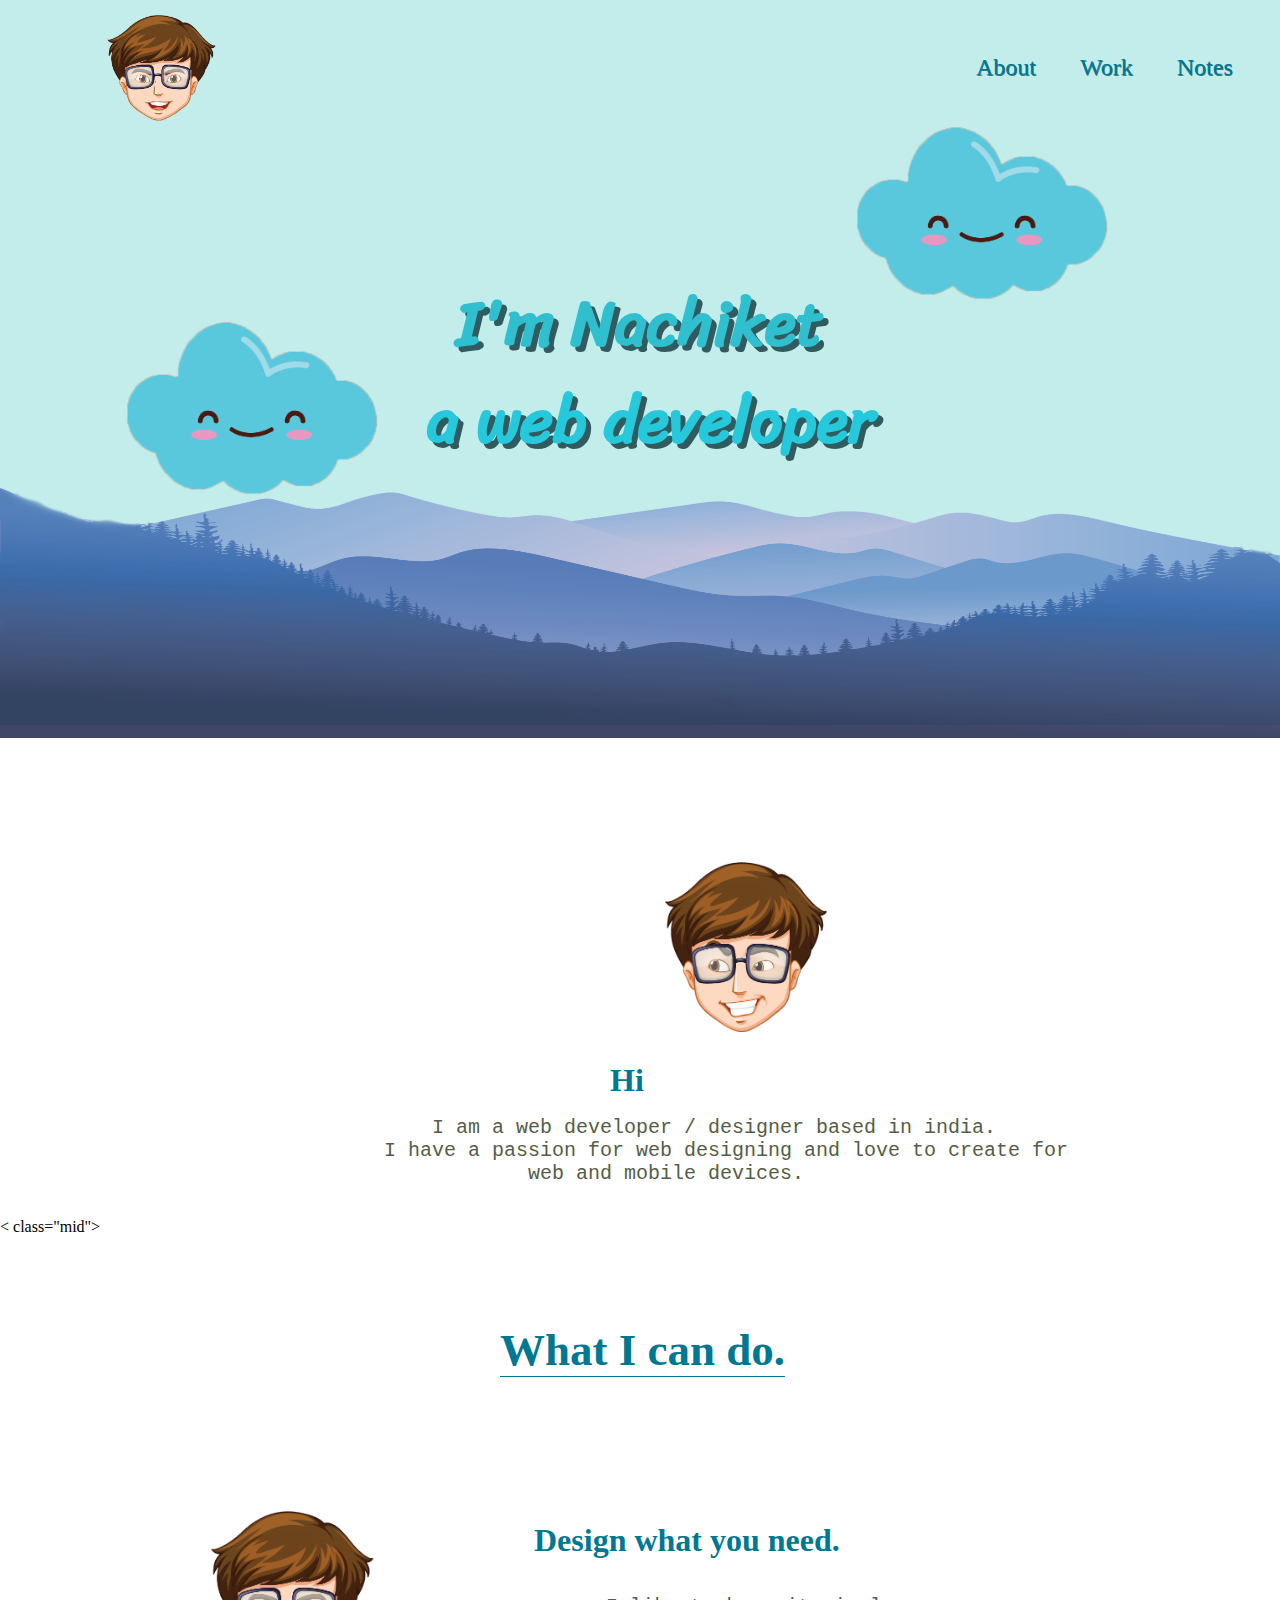
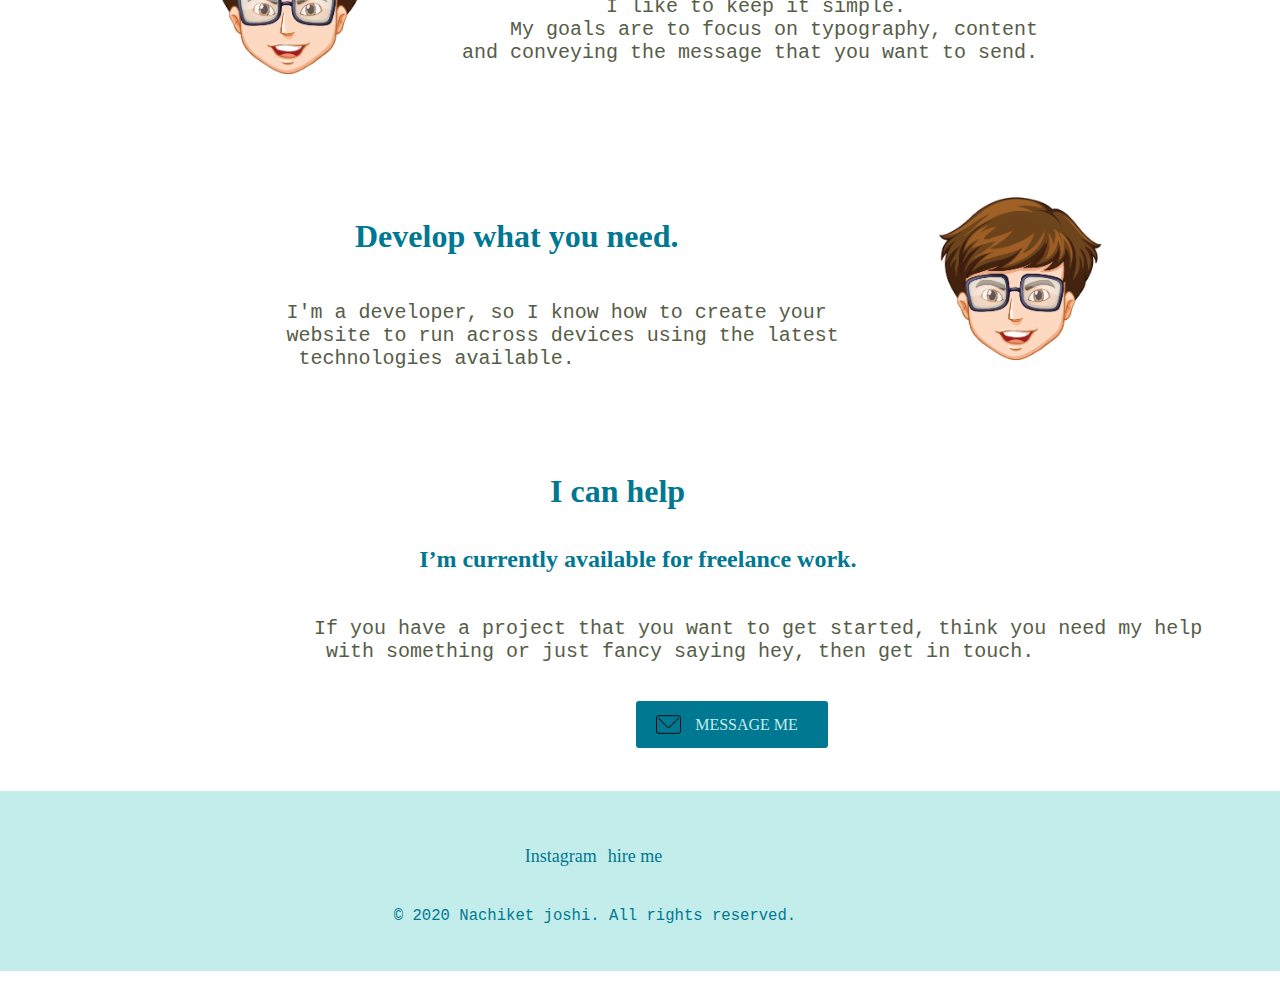
==== index.html @ 0648745b "first version" ====
<!DOCTYPE html>
<html lang="en">

<head>
    <meta charset="UTF-8">
    <meta name="viewport" content="width=device-width, initial-scale=1.0">
    <link rel="icon" href="assets/3.png" type="image/x-icon">
    <link rel="stylesheet" href="css/style.css">
    <link href="https://fonts.googleapis.com/css2?family=Sriracha&display=swap" rel="stylesheet">

    <title>Nachiket Joshi -a web designer and developer</title>
</head>

<body>

    <div class="navigation-bar">
        <img class="profile" width="50px" src="assets/2.png" alt="profile">
        <a class="nav-click" href="index.html">About</a>
        <a class="nav-click" href="work.html">Work</a>
        <a class="nav-click" href="notes.html">Notes</a>
    </div>

    <div class="top">

        <img class="cloud1" src="assets/cloud.png" alt="cloud">

        <div class="neonname">
            <h1> I'm Nachiket</h1>
        </div>

        <img class="cloud2" src="assets/cloud.png" alt="cloud">

        <br>

        <div class="introduction">
            <h1>a web developer</h1>
        </div>
        <br>

        <img class="sun" src="assets/mountain.png" alt="sun">

    </div>



    < class="mid">

        <img class="profiletop" src="assets/3.png" alt="profile">
        <br>
        <h2 class="title">Hi</h2>
        <br>
        <pre class="description">
           I am a web developer / designer based in india.
       I have a passion for web designing and love to create for
                   web and mobile devices.
        </pre>
        <br>

        <br><br>
        <h1 class="quality">What I can do.</h1>
        <br><br><br><br>


        <img class="profiletop1" src="assets/2.png" alt="profile">
        <h2 class="title1">Design what you need.</h2>
        <br>
        <pre class="description1">
                            I like to keep it simple.
                    My goals are to focus on typography, content
                and conveying the message that you want to send.
                </pre>
        <br>
        <h2 class="title2">Develop what you need.</h2>
        <pre class="description2">
            I'm a developer, so I know how to create your
            website to run across devices using the latest
             technologies available.
        </pre>
        <img class="profiletop2" src="assets/2.png" alt="profile">


        <br>

        <h1 class="quality2">I can help</h1>
        <h2 class="title3">I’m currently available for freelance work.</h2>
        <pre class="description3">
            If you have a project that you want to get started, think you need my help
             with something or just fancy saying hey, then get in touch.
        </pre>

        <a class="message" href="mailto:nachiketjoshi61@gmail.com">
            <img class="msg" src="assets/msg.png" alt=""> Message me </a>

        </div>

        <div class="foot">
            <center>
                <a class="social" href="https://www.instagram.com/nachiket_j99_/">Instagram</a>
                <a class="social" href="mailto:nachiketjoshi61@gmail.com">hire me</a>
                <pre class="socialmedia1">© 2020 Nachiket joshi</a>. All rights reserved.</pre>
            </center>
        </div>
</body>

</html>
---- css/style.css ----
body {
    margin: 0px;
}

.navigation-bar {
    height: 150px;
    width: 100%;
    display: block;
    background-color: #c3edea;
}

.profile {
    width: 120px;
    height: 110px;
    padding-top: 15px;
    position: relative;
    left: 100px;
}

.nav-click {
    display: inline;
    color: #007892;
    text-decoration: none;
    font-size: x-large;
    position: relative;
    left: 65%;
    bottom: 50px;
    padding-right: 20px;
    padding-left: 20px;
    text-shadow: 0.7px 0.7px #347786;
}

.nav-click:hover {
    background-color: #35d0ba;
    cursor: pointer;
    border-radius: 10px;
}

.top {
    display: inline-block;
    position: relative;
    background-color: #c3edea;
    width: 100%;
    height: 575px;
}

.cloud1 {
    position: relative;
    width: 300px;
    height: 220px;
    left: 100px;
    top: 150px;
}

.sun {
    width: 100vw;
    height: 250px;
    opacity: 90%;
    position: relative;
    bottom: 320px;
    opacity: 0.8;
}

.cloud2 {
    position: absolute;
    width: 300px;
    height: 220px;
    bottom: 400px;
    right: 150px;
}

.neonname {
    width: 400px;
    position: relative;
    margin: auto;
    bottom: 150px;
    font-family: 'Sriracha', cursive;
    color: rgb(47, 191, 207);
    font-size: xx-large;
    text-shadow: 5px 5px rgb(50, 91, 95);
}

.neonname h1 {
    text-align: center;
}

.introduction {
    width: 500px;
    position: relative;
    margin: auto;
    bottom: 270px;
    font-family: 'Sriracha', cursive;
    color: rgb(38, 201, 219);
    font-size: xx-large;
    font-stretch: extra-condensed;
    left: 10px;
    text-shadow: 5px 5px rgb(50, 91, 95);
}

.introduction h1 {
    text-align: center;
}

hr {
    border-style: none;
    border-top-style: double;
    color: rgb(211, 42, 42);
    border-width: 2px;
    width: 60vw;
    border-color: rgb(214, 69, 69);
    position: relative;
}

.mid {
    position: relative;
    width: 100%;
}

.profiletop {
    width: 180px;
    height: 170px;
    position: relative;
    left: 550px;
    bottom: 200px;
}

.title {
    display: inline-block;
    color: #007892;
    font-size: xx-large;
    position: relative;
    left: 610px;
    bottom: 200px;
}

.description {
    display: inline-block;
    color: #565d47;
    font-size: x-large;
    position: relative;
    left: 300px;
    bottom: 230px;
}

.quality {
    display: inline-block;
    color: #007892;
    font-size: 45px;
    position: relative;
    left: 500px;
    bottom: 200px;
    border-bottom: 1px solid #007892;
}

.profiletop1 {
    width: 180px;
    height: 170px;
    position: relative;
    left: 200px;
    bottom: 150px;
}

.title1 {
    display: inline-block;
    color: #007892;
    font-size: xx-large;
    position: relative;
    left: 350px;
    bottom: 280px;
}

.description1 {
    display: inline-block;
    color: #565d47;
    font-size: x-large;
    position: relative;
    left: 270px;
    bottom: 290px;
}

.title2 {
    display: inline-block;
    color: #007892;
    font-size: xx-large;
    position: relative;
    left: 355px;
    bottom: 320px;
}

.description2 {
    display: inline-block;
    color: #565d47;
    font-size: x-large;
    position: relative;
    right: 185px;
    bottom: 180px;
}

.profiletop2 {
    width: 180px;
    height: 170px;
    position: relative;
    right: 100px;
    bottom: 200px;
}

.quality2 {
    display: inline-block;
    color: #007892;
    font-size: xx-large;
    position: relative;
    left: 550px;
    bottom: 150px;
}

.title3 {
    display: inline-block;
    color: #007892;
    position: relative;
    left: 280px;
    bottom: 85px;
}

.description3 {
    display: inline-block;
    color: #565d47;
    font-size: x-large;
    position: relative;
    left: 170px;
    bottom: 85px;
}

.message {
    color: #c3edea;
    background: #007892;
    position: relative;
    right: 400px;
    bottom: 35px;
    font-family: 'Cormorant Garamond', serif;
    font-size: 16px;
    text-align: center;
    padding: 15px 30px 15px 30px;
    text-decoration: none;
    margin: 24px 0 0;
    border-radius: 3px;
    border: 0;
    text-transform: uppercase;
}

.message:hover {
    background: brown;
}

.far {
    padding-right: 9px;
}

.foot {
    display: block;
    background-color: #c3edea;
    position: relative;
    height: 180px;
}

.social {
    color: #007892;
    text-decoration: none;
    position: relative;
    top: 55px;
    margin: auto;
    right: 50px;
    padding-left: 7px;
    font-size: large;
}

.socialmedia1 {
    position: relative;
    right: 45px;
    top: 60px;
    color: #007892;
    text-decoration: none;
    padding: 20px;
    padding-bottom: 30px;
    font-size: larger;
}

.msg {
    position: relative;
    width: 25px;
    top: 7px;
    right: 10px;
}
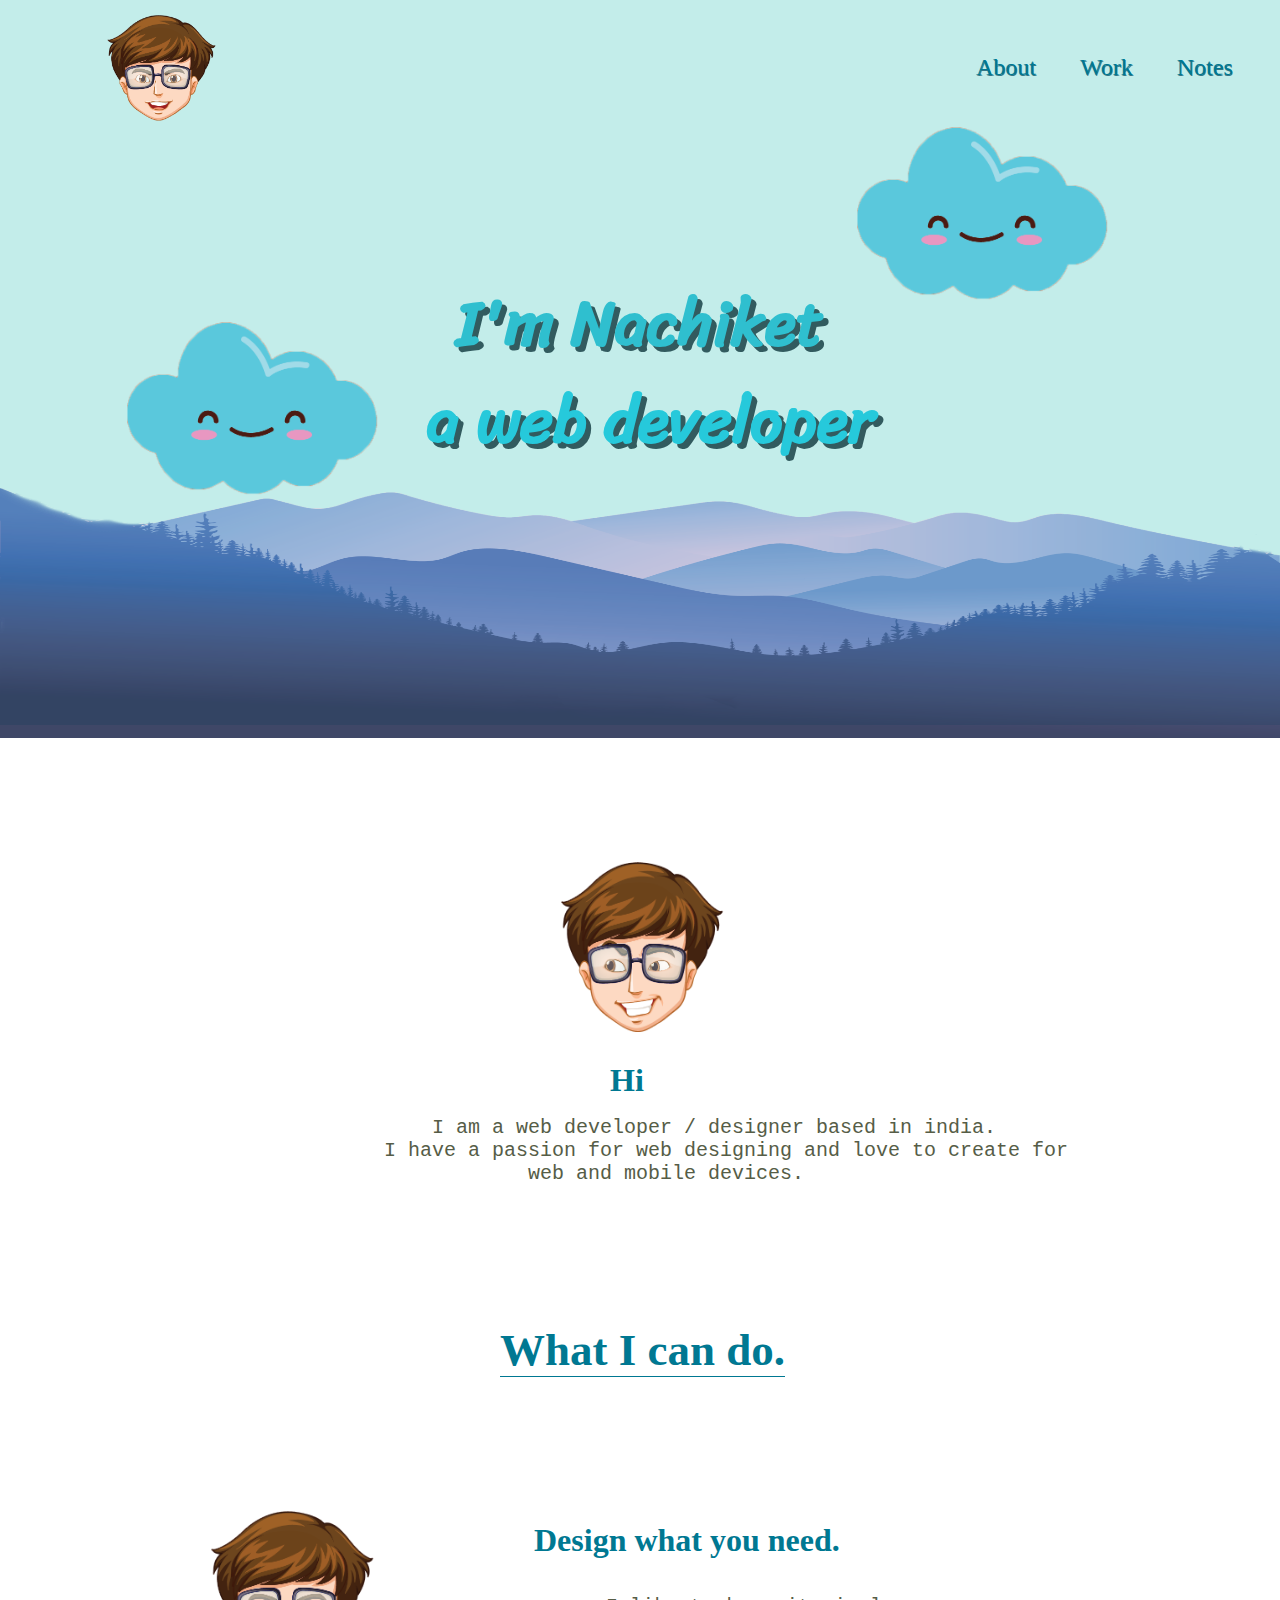
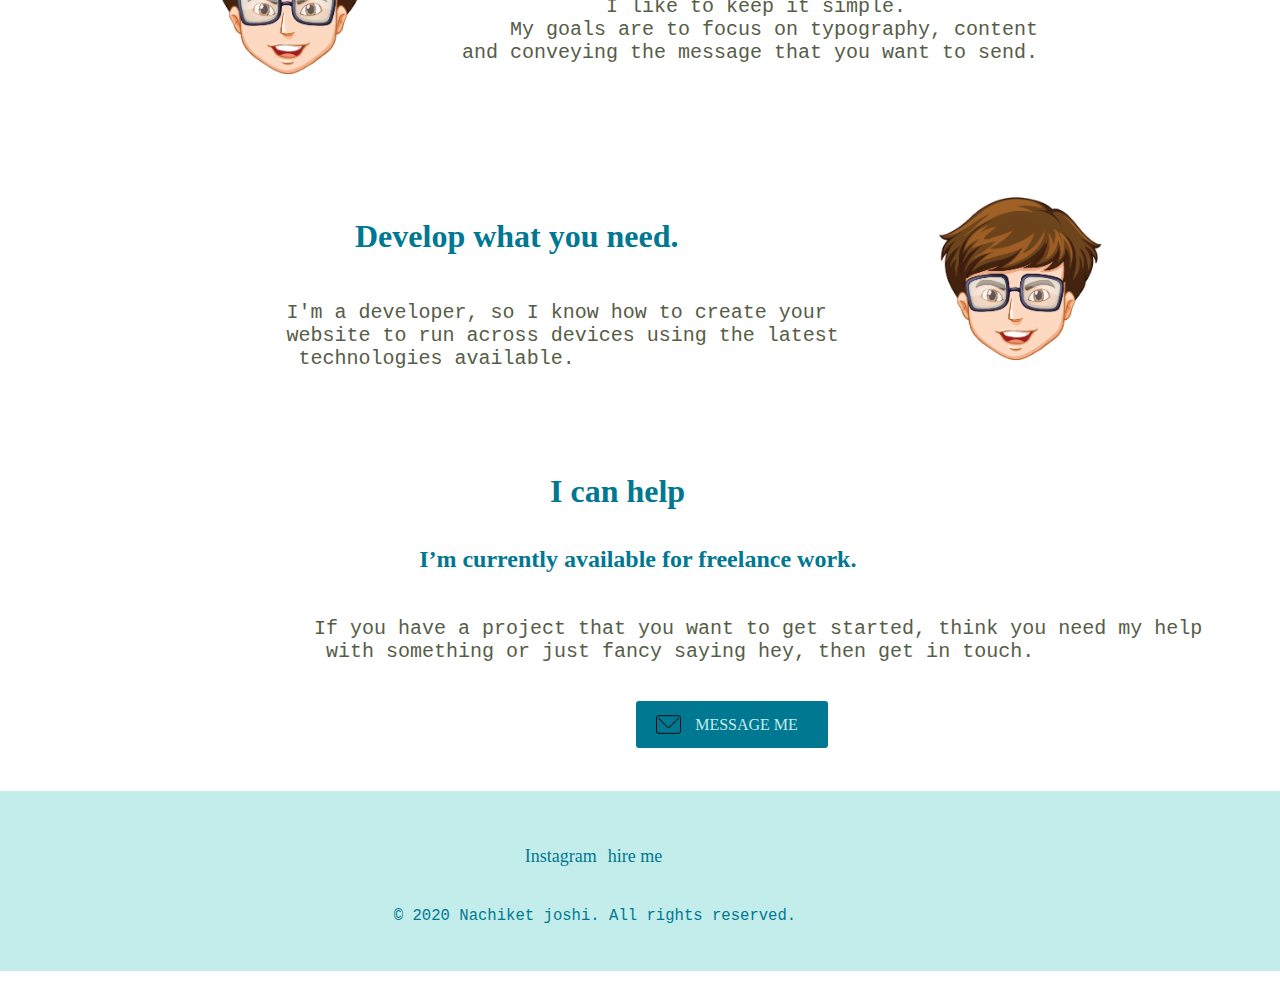
==== commit 6c7f3025: "mid fixed" ====
--- a/index.html
+++ b/index.html
@@ -43,7 +43,7 @@
 
 
 
-    < class="mid">
+    <div class="mid">
 
         <img class="profiletop" src="assets/3.png" alt="profile">
         <br>
@@ -91,15 +91,15 @@
         <a class="message" href="mailto:nachiketjoshi61@gmail.com">
             <img class="msg" src="assets/msg.png" alt=""> Message me </a>
 
-        </div>
+    </div>
 
-        <div class="foot">
-            <center>
-                <a class="social" href="https://www.instagram.com/nachiket_j99_/">Instagram</a>
-                <a class="social" href="mailto:nachiketjoshi61@gmail.com">hire me</a>
-                <pre class="socialmedia1">© 2020 Nachiket joshi</a>. All rights reserved.</pre>
-            </center>
-        </div>
+    <div class="foot">
+        <center>
+            <a class="social" href="https://www.instagram.com/nachiket_j99_/">Instagram</a>
+            <a class="social" href="mailto:nachiketjoshi61@gmail.com">hire me</a>
+            <pre class="socialmedia1">© 2020 Nachiket joshi</a>. All rights reserved.</pre>
+        </center>
+    </div>
 </body>
 
 </html>